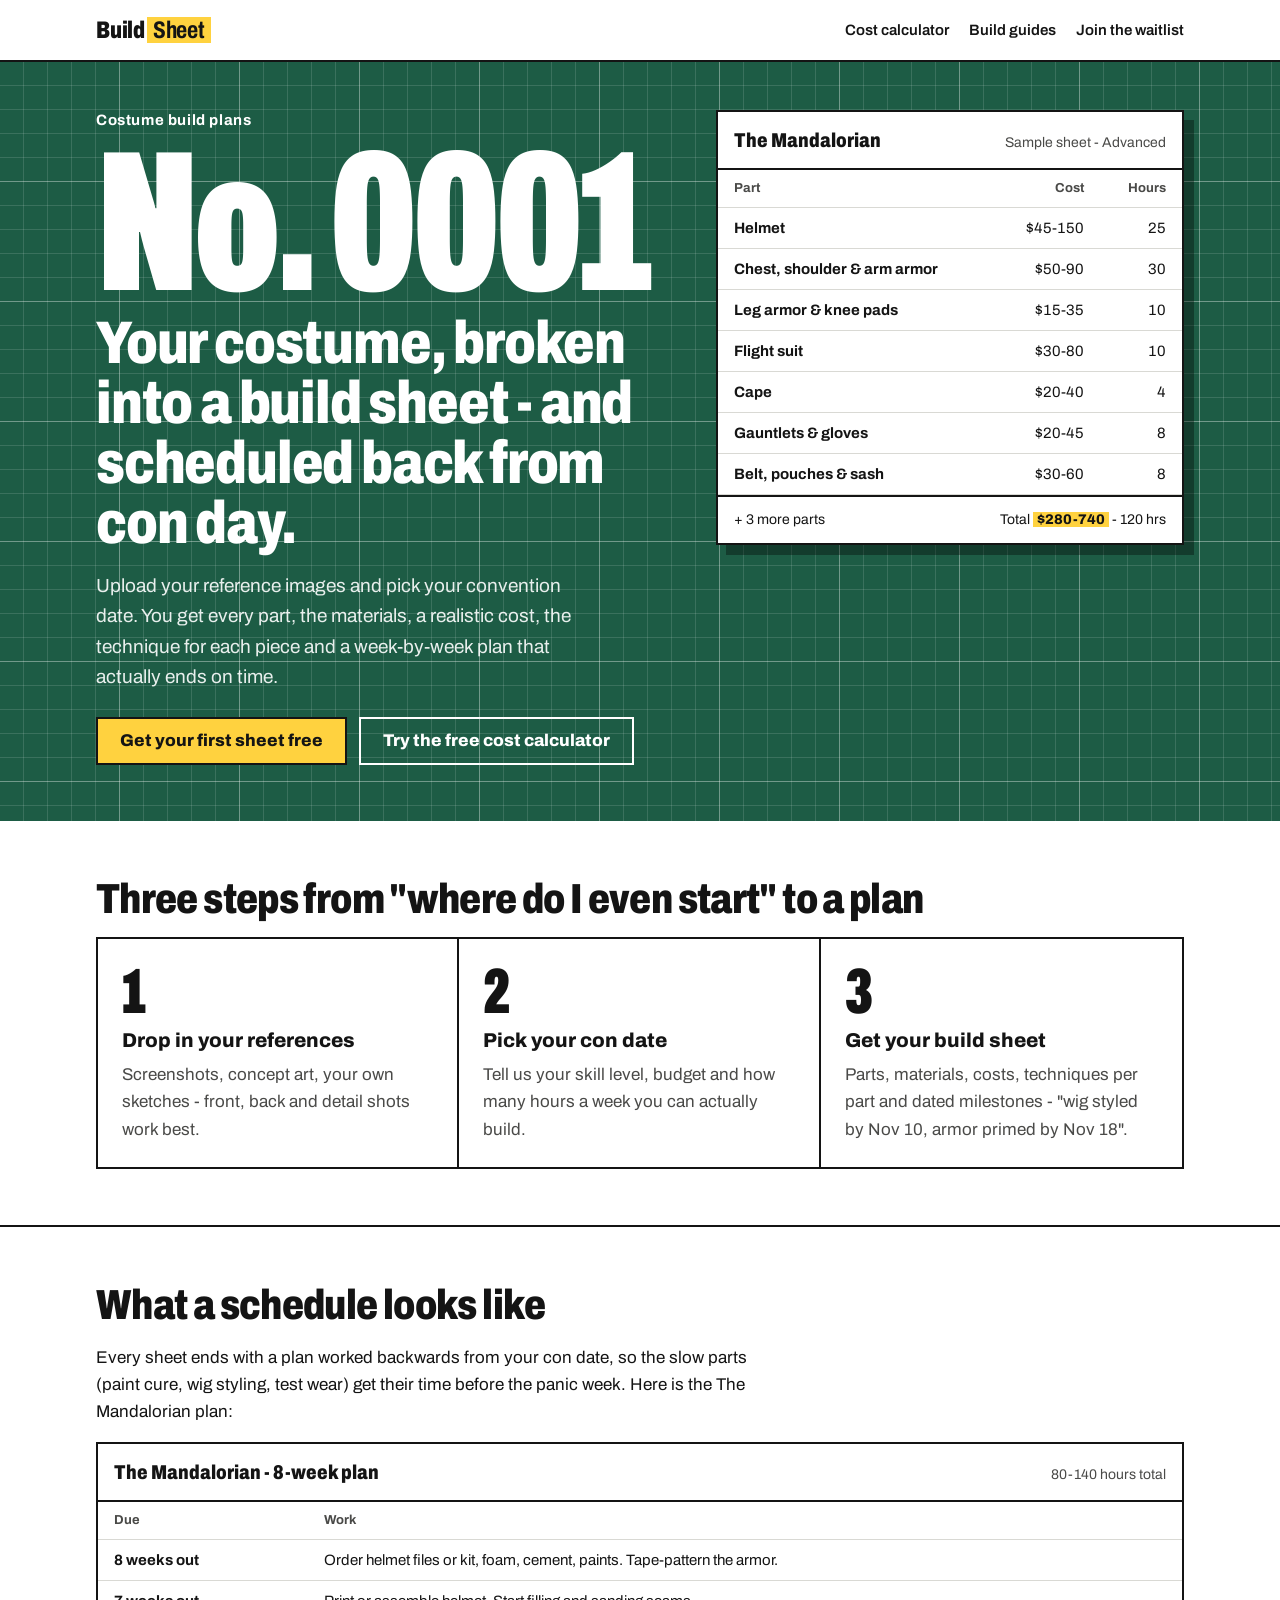
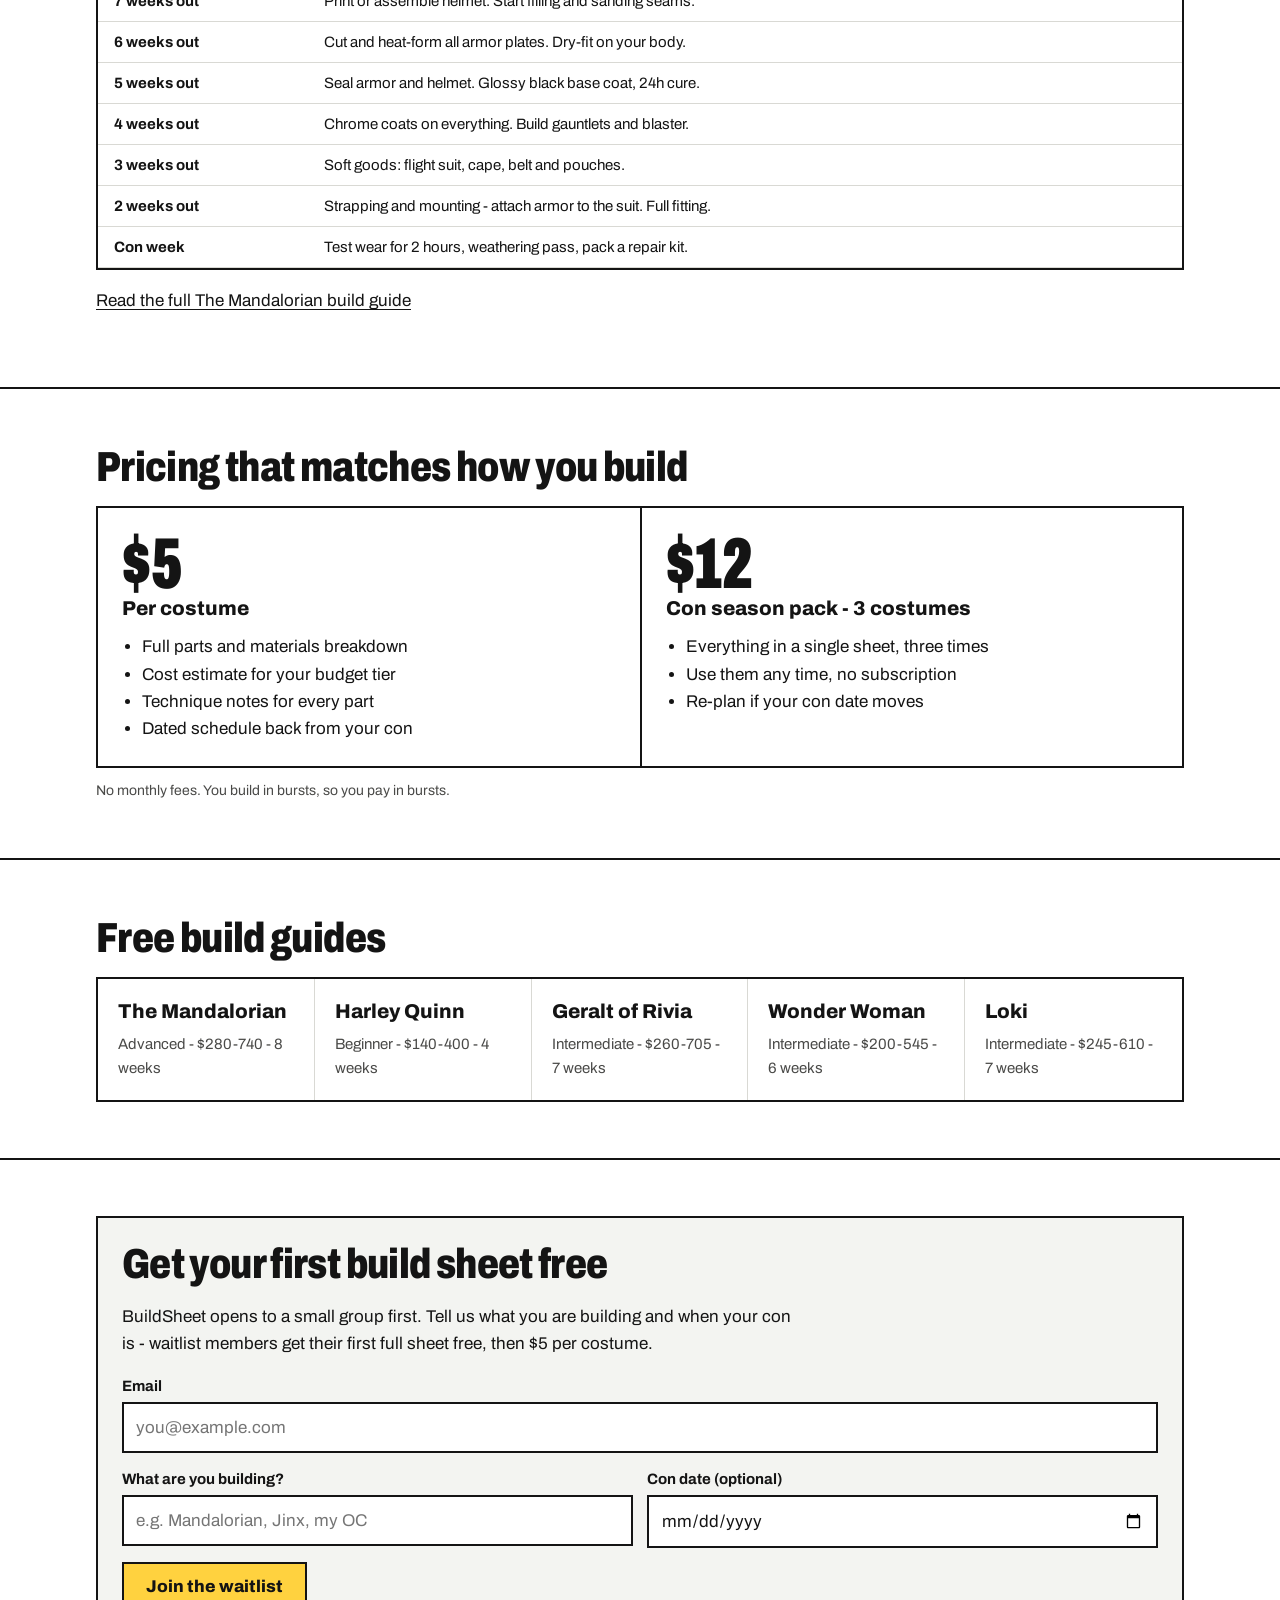
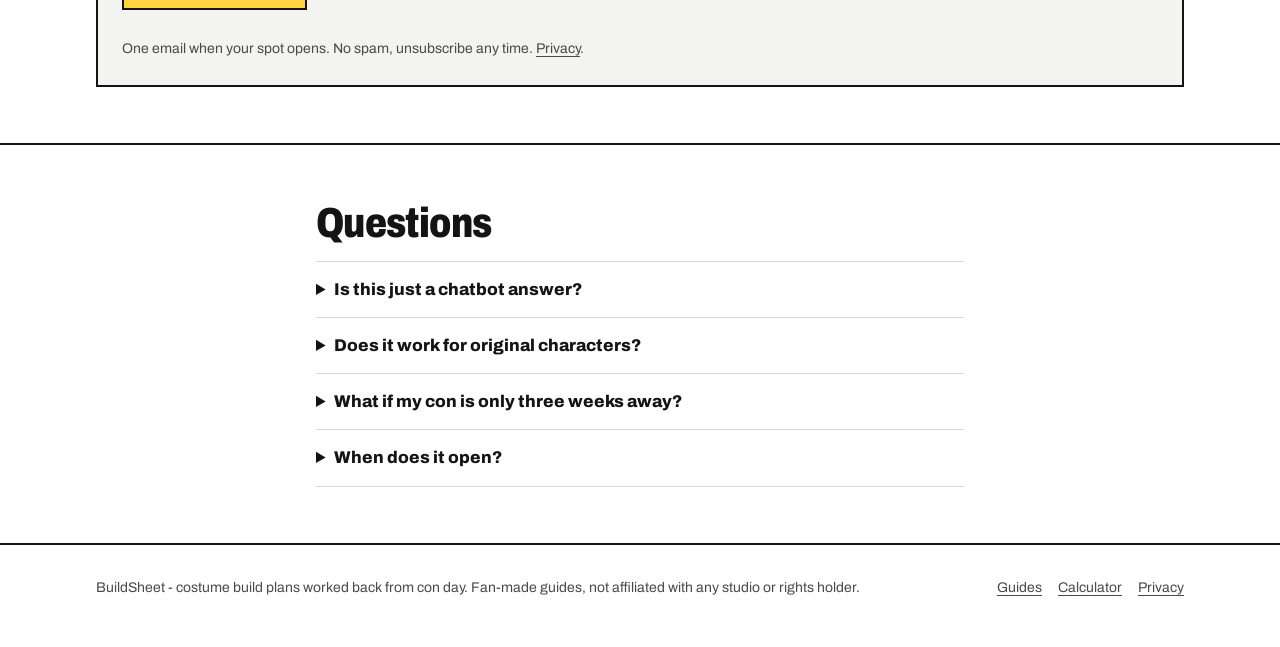
==== index.html @ d6837fee "Deploy 2026-10-28T13:00Z for https://mobizombi.github.io/buildsheet/" ====
<!doctype html>
<html lang="en">
<head>
<meta charset="utf-8">
<meta name="viewport" content="width=device-width, initial-scale=1">
<title>BuildSheet - Your Costume, Broken Down and Scheduled Back From Con Day</title>
<meta name="description" content="Upload your references, pick your con date. BuildSheet breaks your cosplay into parts, materials and costs, and gives you a week-by-week schedule worked back from con day.">
<meta name="robots" content="noindex">
<link rel="canonical" href="https://mobizombi.github.io/buildsheet/">
<meta property="og:title" content="BuildSheet - Your Costume, Broken Down and Scheduled Back From Con Day">
<meta property="og:description" content="Upload your references, pick your con date. BuildSheet breaks your cosplay into parts, materials and costs, and gives you a week-by-week schedule worked back from con day.">
<meta property="og:type" content="website">
<meta name="theme-color" content="#1d5c45">
<link rel="icon" href="./favicon.svg" type="image/svg+xml">
<link rel="preconnect" href="https://fonts.googleapis.com">
<link rel="preconnect" href="https://fonts.gstatic.com" crossorigin>
<link href="https://fonts.googleapis.com/css2?family=Archivo:wdth,wght@62..125,400..900&display=swap" rel="stylesheet">
<link rel="stylesheet" href="./css/style.css?v=mvs4gmet">
<script type="application/ld+json">{"@context":"https://schema.org","@type":"WebSite","name":"BuildSheet","url":"https://mobizombi.github.io/buildsheet/"}</script>
</head>
<body>
<header class="top"><div class="wrap">
<a class="brand" href="./">Build<b>Sheet</b></a>
<nav class="nav" aria-label="Main">
<a href="./cost-calculator/">Cost calculator</a>
<a href="./guides/">Build guides</a>
<a href="./#join">Join the waitlist</a>
</nav>
</div></header>
<main>
<div class="mat envelope"><div class="wrap envelope-grid">
<div>
<p class="pattern-no"><small>Costume build plans</small>No.&nbsp;0001</p>
<h1>Your costume, broken into a build sheet - and scheduled back from con day.</h1>
<p class="lede">Upload your reference images and pick your convention date. You get every part, the materials, a realistic cost, the technique for each piece and a week-by-week plan that actually ends on time.</p>
<div class="btns"><a class="btn" href="#join">Get your first sheet free</a><a class="btn ghost" href="cost-calculator/">Try the free cost calculator</a></div>
</div>
<div class="sheet" aria-label="Sample build sheet">
<div class="sheet-head"><strong>The Mandalorian</strong><span>Sample sheet - Advanced</span></div>
<div class="table-scroll"><table>
<thead><tr><th scope="col">Part</th><th scope="col" class="num">Cost</th><th scope="col" class="num">Hours</th></tr></thead>
<tbody><tr><td><strong>Helmet</strong></td><td class="num">$45-150</td><td class="num">25</td></tr><tr><td><strong>Chest, shoulder &amp; arm armor</strong></td><td class="num">$50-90</td><td class="num">30</td></tr><tr><td><strong>Leg armor &amp; knee pads</strong></td><td class="num">$15-35</td><td class="num">10</td></tr><tr><td><strong>Flight suit</strong></td><td class="num">$30-80</td><td class="num">10</td></tr><tr><td><strong>Cape</strong></td><td class="num">$20-40</td><td class="num">4</td></tr><tr><td><strong>Gauntlets &amp; gloves</strong></td><td class="num">$20-45</td><td class="num">8</td></tr><tr><td><strong>Belt, pouches &amp; sash</strong></td><td class="num">$30-60</td><td class="num">8</td></tr></tbody>

</table></div>
<div class="sheet-foot"><span>+ 3 more parts</span><span>Total <span class="hl">$280-740</span> - 120 hrs</span></div>
</div>
</div></div>

<section><div class="wrap">
<h2>Three steps from "where do I even start" to a plan</h2>
<div class="steps">
<div class="step"><span class="n">1</span><h3>Drop in your references</h3><p>Screenshots, concept art, your own sketches - front, back and detail shots work best.</p></div>
<div class="step"><span class="n">2</span><h3>Pick your con date</h3><p>Tell us your skill level, budget and how many hours a week you can actually build.</p></div>
<div class="step"><span class="n">3</span><h3>Get your build sheet</h3><p>Parts, materials, costs, techniques per part and dated milestones - "wig styled by Nov 10, armor primed by Nov 18".</p></div>
</div>
</div></section>

<section><div class="wrap">
<h2>What a schedule looks like</h2>
<p class="measure">Every sheet ends with a plan worked backwards from your con date, so the slow parts (paint cure, wig styling, test wear) get their time before the panic week. Here is the The Mandalorian plan:</p>
<div class="sheet"><div class="sheet-head"><strong>The Mandalorian - 8-week plan</strong><span>80-140 hours total</span></div><div class="table-scroll"><table>
<thead><tr><th scope="col">Due</th><th scope="col">Work</th></tr></thead>
<tbody><tr><td class="due">8 weeks out</td><td>Order helmet files or kit, foam, cement, paints. Tape-pattern the armor.</td></tr><tr><td class="due">7 weeks out</td><td>Print or assemble helmet. Start filling and sanding seams.</td></tr><tr><td class="due">6 weeks out</td><td>Cut and heat-form all armor plates. Dry-fit on your body.</td></tr><tr><td class="due">5 weeks out</td><td>Seal armor and helmet. Glossy black base coat, 24h cure.</td></tr><tr><td class="due">4 weeks out</td><td>Chrome coats on everything. Build gauntlets and blaster.</td></tr><tr><td class="due">3 weeks out</td><td>Soft goods: flight suit, cape, belt and pouches.</td></tr><tr><td class="due">2 weeks out</td><td>Strapping and mounting - attach armor to the suit. Full fitting.</td></tr><tr><td class="due">Con week</td><td>Test wear for 2 hours, weathering pass, pack a repair kit.</td></tr></tbody>
</table></div></div>
<p><a href="guides/mandalorian-cosplay-guide/">Read the full The Mandalorian build guide</a></p>
</div></section>

<section><div class="wrap">
<h2>Pricing that matches how you build</h2>
<div class="price-row">
<div class="price"><div class="amt">$5</div><h3>Per costume</h3><ul><li>Full parts and materials breakdown</li><li>Cost estimate for your budget tier</li><li>Technique notes for every part</li><li>Dated schedule back from your con</li></ul></div>
<div class="price"><div class="amt">$12</div><h3>Con season pack - 3 costumes</h3><ul><li>Everything in a single sheet, three times</li><li>Use them any time, no subscription</li><li>Re-plan if your con date moves</li></ul></div>
</div>
<p class="form-note" style="margin-top:12px">No monthly fees. You build in bursts, so you pay in bursts.</p>
</div></section>

<section><div class="wrap">
<h2>Free build guides</h2>
<div class="cards"><a class="card" href="guides/mandalorian-cosplay-guide/"><h3>The Mandalorian</h3><p>Advanced - $280-740 - 8 weeks</p></a><a class="card" href="guides/harley-quinn-cosplay-guide/"><h3>Harley Quinn</h3><p>Beginner - $140-400 - 4 weeks</p></a><a class="card" href="guides/geralt-of-rivia-cosplay-guide/"><h3>Geralt of Rivia</h3><p>Intermediate - $260-705 - 7 weeks</p></a><a class="card" href="guides/wonder-woman-cosplay-guide/"><h3>Wonder Woman</h3><p>Intermediate - $200-545 - 6 weeks</p></a><a class="card" href="guides/loki-cosplay-guide/"><h3>Loki</h3><p>Intermediate - $245-610 - 7 weeks</p></a></div>
</div></section>

<section><div class="wrap">
<div class="join" id="join">
<h2>Get your first build sheet free</h2>
<p class="measure">BuildSheet opens to a small group first. Tell us what you are building and when your con is - waitlist members get their first full sheet free, then $5 per costume.</p>
<form class="form" action="https://formsubmit.co/trafficgoathq@gmail.com" method="POST" data-ajax="https://formsubmit.co/ajax/trafficgoathq@gmail.com">
<input type="hidden" name="_subject" value="BuildSheet waitlist">
<input type="hidden" name="_template" value="table">
<input type="hidden" name="_captcha" value="false">
<input type="hidden" name="source" value="home">
<input type="text" name="_honey" class="hp" tabindex="-1" autocomplete="off" aria-hidden="true">
<div class="field"><label for="em-home">Email</label><input id="em-home" type="email" name="email" required autocomplete="email" placeholder="you@example.com"></div>
<div class="form-row">
<div class="field"><label for="co-home">What are you building?</label><input id="co-home" type="text" name="costume" placeholder="e.g. Mandalorian, Jinx, my OC" maxlength="120"></div>
<div class="field"><label for="dt-home">Con date (optional)</label><input id="dt-home" type="date" name="con_date"></div>
</div>
<div class="btns"><button class="btn" type="submit">Join the waitlist</button></div>
<p class="form-msg" role="status" aria-live="polite"></p>
<p class="form-note">One email when your spot opens. No spam, unsubscribe any time. <a href="privacy/">Privacy</a>.</p>
</form>
</div>
</div></section>

<section><div class="wrap faq measure">
<h2>Questions</h2>
<details><summary>Is this just a chatbot answer?</summary><p>No. A sheet is structured: every part has materials, a cost range and hours, and the schedule is built from your real date and weekly hours. It is a plan you can print and tick off.</p></details>
<details><summary>Does it work for original characters?</summary><p>Yes - references are all it needs. OCs and mash-ups work the same as any other costume.</p></details>
<details><summary>What if my con is only three weeks away?</summary><p>The sheet will tell you honestly what fits in three weeks and what to buy instead of build.</p></details>
<details><summary>When does it open?</summary><p>We are opening to the waitlist in small groups first. Join and you will get one email when your spot is ready.</p></details>
</div></section>
</main>
<footer><div class="wrap">
<span>BuildSheet - costume build plans worked back from con day. Fan-made guides, not affiliated with any studio or rights holder.</span>
<nav aria-label="Footer"><a href="./guides/">Guides</a><a href="./cost-calculator/">Calculator</a><a href="./privacy/">Privacy</a></nav>
</div></footer>
<script src="./js/form.js?v=mvs4gmet" defer></script>
</body>
</html>
---- css/style.css ----
/* BuildSheet - concept: every costume is a sewing-pattern envelope.
   One family (Archivo, width axis), ink + cutting-mat green, tape-measure yellow as the rare accent.
   Constraint: no rounded corners anywhere. */
:root {
  --ink: #141414;
  --ink-2: #4a4a48;
  --field: #ffffff;
  --rule: #141414;
  --rule-soft: #d9d9d4;
  --mat: #1d5c45;
  --mat-line: rgba(255, 255, 255, 0.13);
  --mat-line-strong: rgba(255, 255, 255, 0.28);
  --on-mat: #ffffff;
  --tape: #ffd23f;
  --on-tape: #141414;
  --panel: #f3f4f1;
  --ok: #1d5c45;
  --warn: #9a5b00;
  --bad: #b3261e;
  --font: "Archivo", system-ui, -apple-system, "Segoe UI", sans-serif;
}
@media (prefers-color-scheme: dark) {
  :root {
    --ink: #f2f2ee;
    --ink-2: #b9bab4;
    --field: #111312;
    --rule: #f2f2ee;
    --rule-soft: #34383a;
    --mat: #163f31;
    --panel: #1b1e1d;
    --ok: #6fd3a8;
    --warn: #f0b451;
    --bad: #ff8a80;
  }
}
* { box-sizing: border-box; border-radius: 0 !important; }
html { -webkit-text-size-adjust: 100%; }
body {
  margin: 0;
  background: var(--field);
  color: var(--ink);
  font-family: var(--font);
  font-size: 17px;
  line-height: 1.6;
}
a { color: inherit; text-underline-offset: 3px; }
a:focus-visible, button:focus-visible, input:focus-visible, select:focus-visible {
  outline: 3px solid var(--tape);
  outline-offset: 2px;
}
img { max-width: 100%; }
.wrap { max-width: 1120px; margin: 0 auto; padding: 0 16px; }
.measure { max-width: 68ch; }

/* header */
.top { border-bottom: 2px solid var(--rule); }
.top .wrap { display: flex; align-items: center; justify-content: space-between; gap: 16px; min-height: 60px; flex-wrap: wrap; }
.brand { font-weight: 850; font-stretch: 75%; font-size: 24px; letter-spacing: -0.01em; text-decoration: none; }
.brand b { background: var(--tape); color: var(--on-tape); padding: 0 6px; margin-left: 2px; }
.nav { display: flex; gap: 20px; font-size: 15px; font-weight: 600; flex-wrap: wrap; }
.nav a { text-decoration: none; }
.nav a:hover { text-decoration: underline; }

/* cutting mat - the signature surface */
.mat {
  background-color: var(--mat);
  color: var(--on-mat);
  background-image:
    linear-gradient(var(--mat-line-strong) 1px, transparent 1px),
    linear-gradient(90deg, var(--mat-line-strong) 1px, transparent 1px),
    linear-gradient(var(--mat-line) 1px, transparent 1px),
    linear-gradient(90deg, var(--mat-line) 1px, transparent 1px);
  background-size: 120px 120px, 120px 120px, 24px 24px, 24px 24px;
  background-position: -1px -1px;
}

/* envelope hero */
.envelope { padding: 48px 0 56px; }
.envelope-grid { display: grid; gap: 32px; }
@media (min-width: 900px) { .envelope-grid { grid-template-columns: 1.1fr 0.9fr; align-items: start; gap: 48px; } }
.pattern-no {
  font-weight: 900;
  font-stretch: 62%;
  font-size: clamp(96px, 22vw, 200px);
  line-height: 0.82;
  letter-spacing: -0.03em;
  margin: 0 0 8px;
}
.pattern-no small { display: block; font-size: 15px; font-stretch: 100%; font-weight: 700; letter-spacing: 0.04em; line-height: 1.4; margin-bottom: 10px; }
h1 { font-weight: 850; font-stretch: 80%; font-size: clamp(34px, 6.4vw, 60px); line-height: 1.0; letter-spacing: -0.02em; margin: 0 0 18px; }
.lede { font-size: 19px; max-width: 46ch; margin: 0 0 24px; }
.mat .lede { color: rgba(255, 255, 255, 0.9); }

h2 { font-weight: 850; font-stretch: 80%; font-size: clamp(28px, 4.4vw, 42px); line-height: 1.05; letter-spacing: -0.015em; margin: 0 0 16px; }
h3 { font-weight: 800; font-size: 20px; line-height: 1.25; margin: 0 0 8px; }
section { padding: 56px 0; }
section + section { border-top: 2px solid var(--rule); }

/* buttons */
.btn {
  display: inline-flex; align-items: center; justify-content: center;
  min-height: 48px; padding: 0 22px;
  font: inherit; font-weight: 800; font-size: 17px;
  background: var(--tape); color: var(--on-tape);
  border: 2px solid var(--on-tape);
  text-decoration: none; cursor: pointer;
}
.btn:hover { filter: brightness(0.95); }
.btn.ghost { background: transparent; color: inherit; border-color: currentColor; }
.btns { display: flex; gap: 12px; flex-wrap: wrap; }

/* the build sheet card - reads like the back of a pattern envelope */
.sheet { background: var(--field); color: var(--ink); border: 2px solid var(--rule); }
.mat .sheet { box-shadow: 10px 10px 0 rgba(0, 0, 0, 0.35); }
.sheet-head { display: flex; justify-content: space-between; align-items: baseline; gap: 12px; padding: 12px 16px; border-bottom: 2px solid var(--rule); }
.sheet-head strong { font-stretch: 80%; font-size: 20px; font-weight: 850; }
.sheet-head span { font-size: 14px; color: var(--ink-2); }
.sheet table { width: 100%; border-collapse: collapse; font-size: 15px; }
.sheet th, .sheet td { text-align: left; padding: 8px 16px; border-bottom: 1px solid var(--rule-soft); vertical-align: top; }
.sheet th { font-size: 13px; font-weight: 700; color: var(--ink-2); }
.sheet td.num, .sheet th.num { text-align: right; font-variant-numeric: tabular-nums; white-space: nowrap; }
.sheet tfoot td { font-weight: 850; border-top: 2px solid var(--rule); border-bottom: 0; }
.sheet .due { font-weight: 700; white-space: nowrap; }
.sheet-foot { padding: 12px 16px; border-top: 2px solid var(--rule); font-size: 14px; display: flex; justify-content: space-between; gap: 8px; flex-wrap: wrap; }
.hl { background: var(--tape); color: var(--on-tape); padding: 0 4px; font-weight: 800; }
.table-scroll { overflow-x: auto; }
.mat-inline { display: block; font-size: 14px; color: var(--ink-2); font-weight: 400; margin-top: 2px; }
.sheet .col-mat { display: none; }
@media (min-width: 720px) { .mat-inline { display: none; } .sheet .col-mat { display: table-cell; } }

/* steps - a real sequence, so numbers are earned */
.steps { display: grid; gap: 0; border: 2px solid var(--rule); }
@media (min-width: 800px) { .steps { grid-template-columns: repeat(3, 1fr); } }
.step { padding: 24px; border-bottom: 2px solid var(--rule); }
@media (min-width: 800px) { .step { border-bottom: 0; border-right: 2px solid var(--rule); } .step:last-child { border-right: 0; } }
.step:last-child { border-bottom: 0; }
.step .n { font-weight: 900; font-stretch: 62%; font-size: 64px; line-height: 0.9; display: block; margin-bottom: 8px; }
.step p { margin: 0; color: var(--ink-2); }

/* pricing */
.price-row { display: grid; gap: 0; border: 2px solid var(--rule); }
@media (min-width: 800px) { .price-row { grid-template-columns: 1fr 1fr; } }
.price { padding: 24px; }
.price + .price { border-top: 2px solid var(--rule); }
@media (min-width: 800px) { .price + .price { border-top: 0; border-left: 2px solid var(--rule); } }
.price .amt { font-weight: 900; font-stretch: 62%; font-size: 72px; line-height: 0.9; }
.price ul { padding-left: 20px; margin: 12px 0 0; }

/* forms */
.form { display: grid; gap: 14px; }
.field label { display: block; font-weight: 700; font-size: 15px; margin-bottom: 4px; }
.field input, .field select {
  width: 100%; min-height: 48px; padding: 10px 12px;
  font: inherit; color: var(--ink); background: var(--field);
  border: 2px solid var(--rule);
}
.form-row { display: grid; gap: 14px; }
@media (min-width: 640px) { .form-row { grid-template-columns: 1fr 1fr; } }
.form-note { font-size: 14px; color: var(--ink-2); margin: 0; }
.form-msg { font-weight: 700; margin: 0; }
.hp { position: absolute; left: -9999px; }
.join { border: 2px solid var(--rule); padding: 24px; background: var(--panel); }

/* calculator */
.calc-grid { display: grid; gap: 32px; }
@media (min-width: 960px) { .calc-grid { grid-template-columns: 1fr 420px; align-items: start; } .calc-out { position: sticky; top: 16px; } }
.parts { border: 2px solid var(--rule); }
.part { display: grid; grid-template-columns: 28px 1fr; gap: 4px 12px; padding: 14px 16px; border-bottom: 1px solid var(--rule-soft); }
.part:last-child { border-bottom: 0; }
.part input[type=checkbox] { width: 22px; height: 22px; margin: 3px 0 0; accent-color: var(--mat); }
.part label { font-weight: 700; }
.part .opts { grid-column: 2; display: flex; gap: 8px; flex-wrap: wrap; }
.part select { min-height: 40px; font: inherit; font-size: 15px; padding: 4px 8px; border: 2px solid var(--rule); background: var(--field); color: var(--ink); max-width: 100%; }
.part .hint { grid-column: 2; font-size: 14px; color: var(--ink-2); }
.big { font-weight: 900; font-stretch: 62%; font-size: 64px; line-height: 0.9; font-variant-numeric: tabular-nums; }
.verdict { font-weight: 800; }
.verdict.ok { color: var(--ok); } .verdict.warn { color: var(--warn); } .verdict.bad { color: var(--bad); }

/* guide pages */
.guide-meta { display: grid; grid-template-columns: repeat(2, 1fr); gap: 2px; background: var(--on-mat); border: 2px solid var(--on-mat); margin: 8px 0 0; max-width: 720px; }
@media (min-width: 700px) { .guide-meta { grid-template-columns: repeat(4, 1fr); } }
.guide-meta div { padding: 10px 16px; background: var(--mat); }
.guide-meta dt { font-size: 13px; opacity: 0.85; }
.guide-meta dd { margin: 0; font-weight: 850; font-stretch: 80%; font-size: 22px; }
.tech { display: grid; gap: 0; border: 2px solid var(--rule); }
@media (min-width: 800px) { .tech { grid-template-columns: 1fr 1fr; } }
.tech > div { padding: 20px; border-bottom: 1px solid var(--rule-soft); }
@media (min-width: 800px) { .tech > div:nth-child(odd) { border-right: 1px solid var(--rule-soft); } }
.tech p { margin: 0; color: var(--ink-2); }
.cards { display: grid; gap: 0; border: 2px solid var(--rule); }
@media (min-width: 700px) { .cards { grid-template-columns: repeat(auto-fit, minmax(200px, 1fr)); } }
.card { display: block; padding: 20px; text-decoration: none; border-bottom: 1px solid var(--rule-soft); }
@media (min-width: 700px) { .card { border-bottom: 0; border-right: 1px solid var(--rule-soft); } .card:last-child { border-right: 0; } }
.card:hover h3 { text-decoration: underline; }
.card p { margin: 0; font-size: 15px; color: var(--ink-2); }
.callout { border-left: 8px solid var(--tape); padding: 4px 0 4px 16px; margin: 24px 0; }

.faq details { border-top: 1px solid var(--rule-soft); padding: 14px 0; }
.faq details:last-child { border-bottom: 1px solid var(--rule-soft); }
.faq summary { font-weight: 800; cursor: pointer; }
.faq p { margin: 8px 0 0; color: var(--ink-2); }

footer { border-top: 2px solid var(--rule); padding: 32px 0 48px; font-size: 14px; color: var(--ink-2); }
footer .wrap { display: flex; justify-content: space-between; gap: 16px; flex-wrap: wrap; }
footer nav { display: flex; gap: 16px; flex-wrap: wrap; }

@media (prefers-reduced-motion: no-preference) {
  .btn { transition: filter 150ms ease-out; }
}
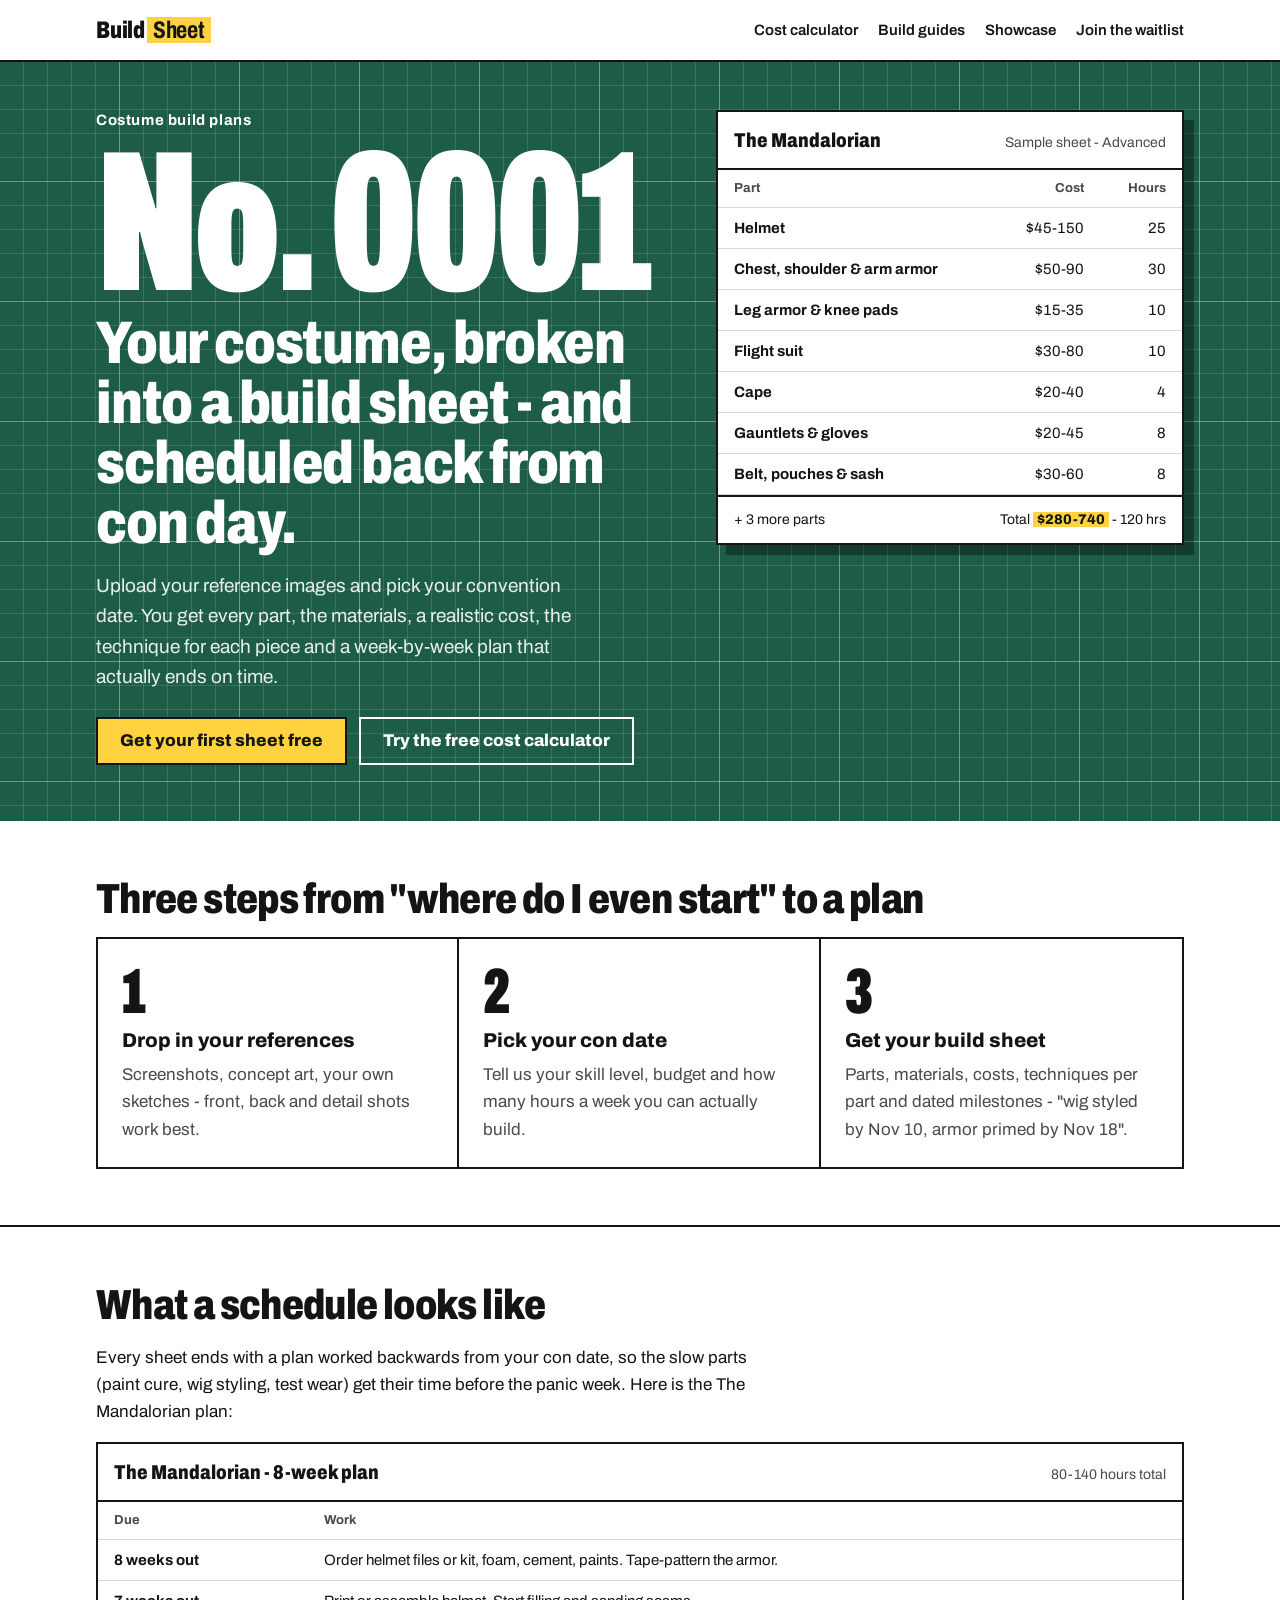
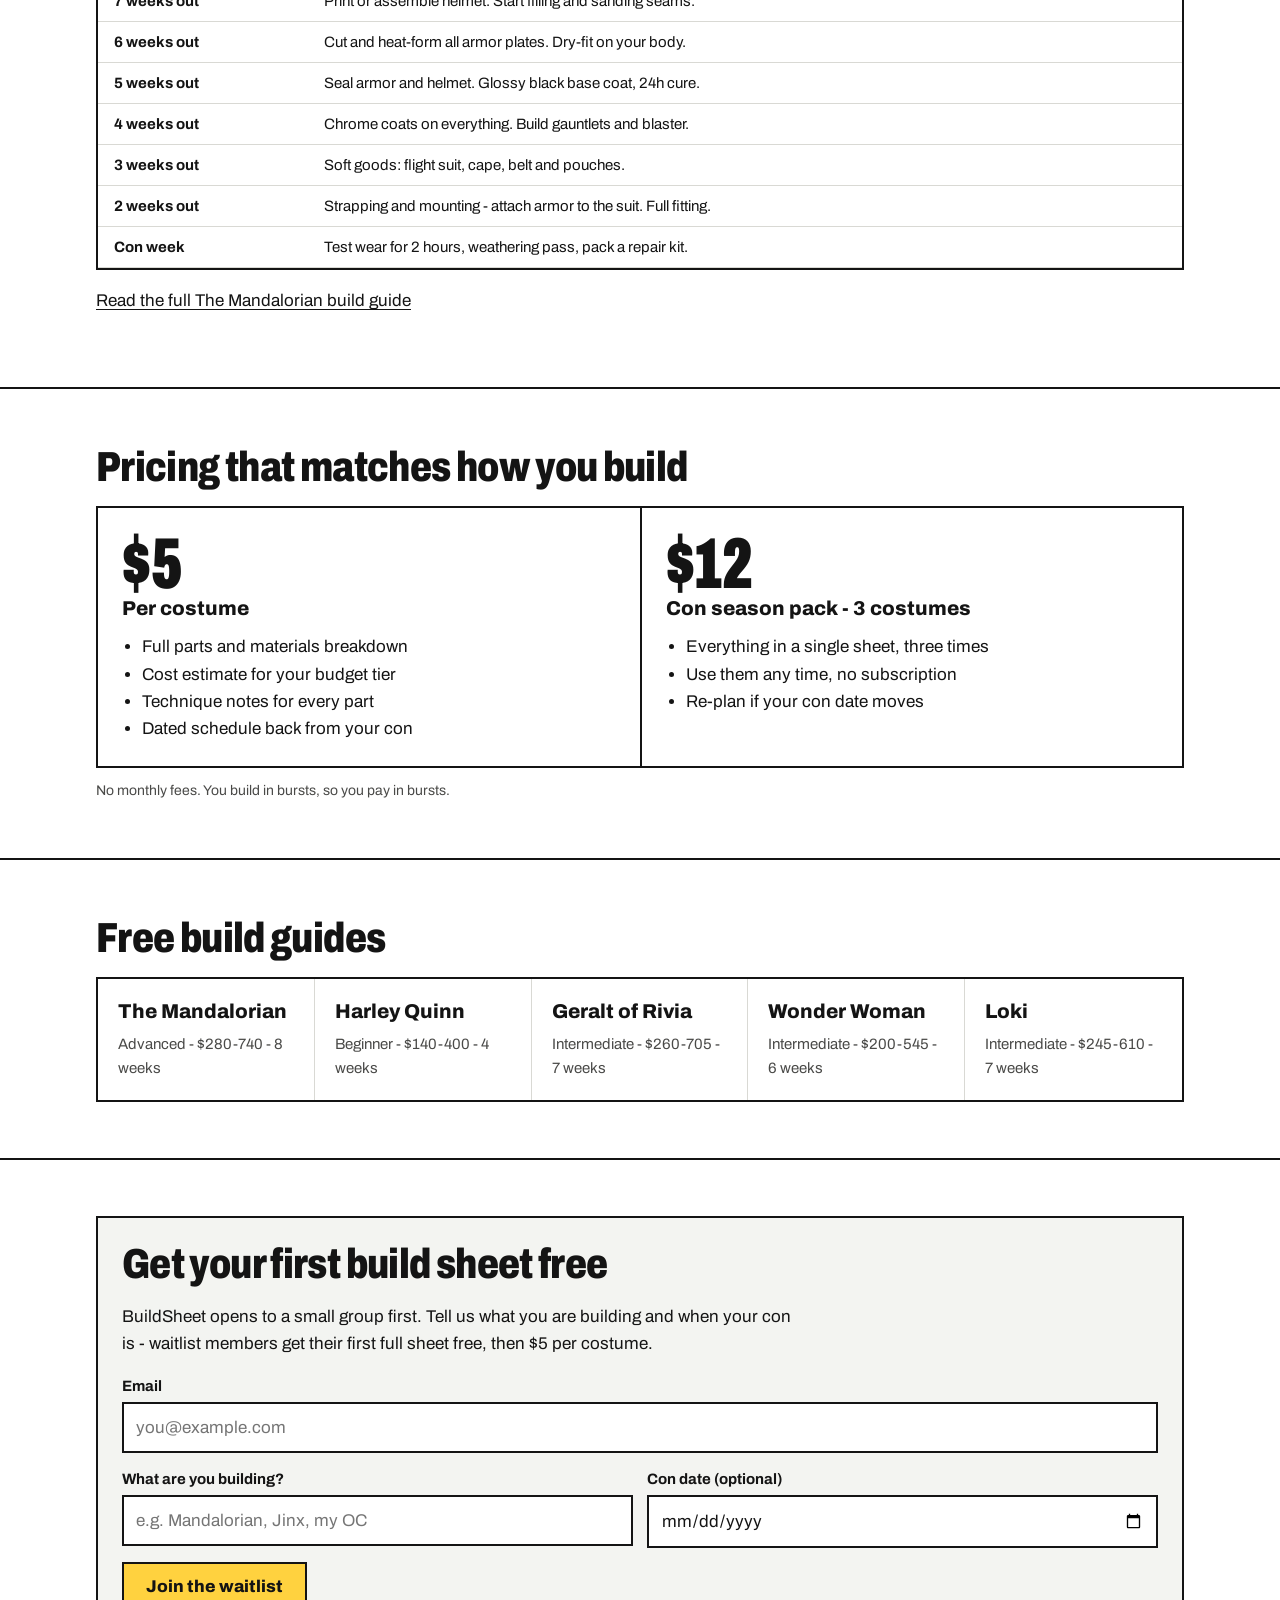
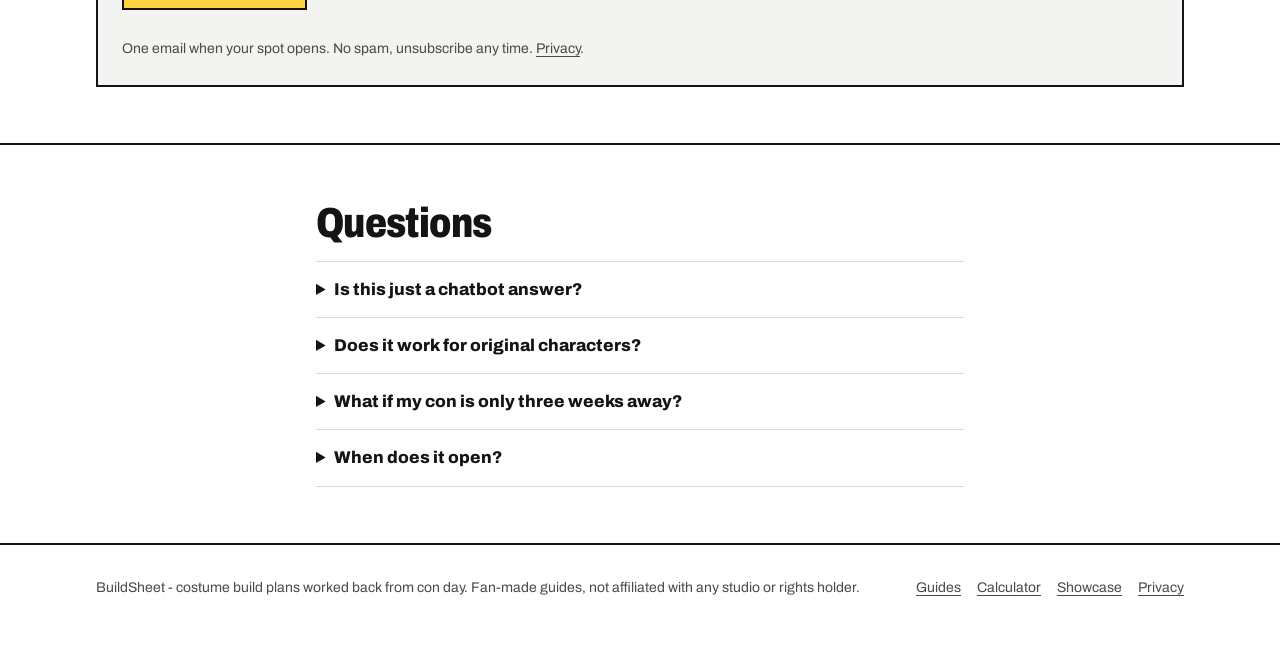
==== commit e61e3943: "Deploy 2026-11-21T20:18Z for https://mobizombi.github.io/buildsheet/" ====
--- a/index.html
+++ b/index.html
@@ -15,7 +15,7 @@
 <link rel="preconnect" href="https://fonts.googleapis.com">
 <link rel="preconnect" href="https://fonts.gstatic.com" crossorigin>
 <link href="https://fonts.googleapis.com/css2?family=Archivo:wdth,wght@62..125,400..900&display=swap" rel="stylesheet">
-<link rel="stylesheet" href="./css/style.css?v=mvs4gmet">
+<link rel="stylesheet" href="./css/style.css?v=mwquofsf">
 <script type="application/ld+json">{"@context":"https://schema.org","@type":"WebSite","name":"BuildSheet","url":"https://mobizombi.github.io/buildsheet/"}</script>
 </head>
 <body>
@@ -24,6 +24,7 @@
 <nav class="nav" aria-label="Main">
 <a href="./cost-calculator/">Cost calculator</a>
 <a href="./guides/">Build guides</a>
+<a href="./showcase/">Showcase</a>
 <a href="./#join">Join the waitlist</a>
 </nav>
 </div></header>
@@ -111,8 +112,8 @@
 </main>
 <footer><div class="wrap">
 <span>BuildSheet - costume build plans worked back from con day. Fan-made guides, not affiliated with any studio or rights holder.</span>
-<nav aria-label="Footer"><a href="./guides/">Guides</a><a href="./cost-calculator/">Calculator</a><a href="./privacy/">Privacy</a></nav>
+<nav aria-label="Footer"><a href="./guides/">Guides</a><a href="./cost-calculator/">Calculator</a><a href="./showcase/">Showcase</a><a href="./privacy/">Privacy</a></nav>
 </div></footer>
-<script src="./js/form.js?v=mvs4gmet" defer></script>
+<script src="./js/form.js?v=mwquofsf" defer></script>
 </body>
 </html>
--- a/css/style.css
+++ b/css/style.css
@@ -172,6 +172,19 @@
 .part .opts { grid-column: 2; display: flex; gap: 8px; flex-wrap: wrap; }
 .part select { min-height: 40px; font: inherit; font-size: 15px; padding: 4px 8px; border: 2px solid var(--rule); background: var(--field); color: var(--ink); max-width: 100%; }
 .part .hint { grid-column: 2; font-size: 14px; color: var(--ink-2); }
+.part-group { font-size: 15px; text-transform: uppercase; letter-spacing: .08em; margin: 24px 0 8px; }
+.part-group:first-of-type { margin-top: 8px; }
+.part .edit { grid-column: 2; display: none; gap: 8px; flex-wrap: wrap; align-items: end; margin-top: 6px; }
+.part.on .edit { display: flex; }
+.part .edit label { font-weight: 600; font-size: 13px; color: var(--ink-2); display: grid; gap: 2px; }
+.part .edit input { width: 92px; min-height: 40px; font: inherit; font-size: 15px; padding: 4px 8px; border: 2px solid var(--rule); background: var(--field); color: var(--ink); }
+.part .edit input[data-edited] { border-color: var(--mat); }
+.part .reset { min-height: 40px; font: inherit; font-size: 14px; padding: 4px 10px; border: 2px solid var(--rule); background: transparent; color: var(--ink); cursor: pointer; }
+.out-label { margin: 16px 0 4px; font-size: 14px; color: var(--ink-2); }
+.out-label:first-child { margin-top: 0; }
+.out-note { margin: 6px 0 0; font-size: 13px; color: var(--ink-2); }
+.mid { font-weight: 800; font-size: 22px; margin: 0; font-variant-numeric: tabular-nums; }
+.changelog { font-size: 15px; max-width: 720px; margin-top: 12px; opacity: .9; }
 .big { font-weight: 900; font-stretch: 62%; font-size: 64px; line-height: 0.9; font-variant-numeric: tabular-nums; }
 .verdict { font-weight: 800; }
 .verdict.ok { color: var(--ok); } .verdict.warn { color: var(--warn); } .verdict.bad { color: var(--bad); }
@@ -207,3 +220,19 @@
 @media (prefers-reduced-motion: no-preference) {
   .btn { transition: filter 150ms ease-out; }
 }
+
+/* shopping links (2026-11-20) */
+table.shop td { vertical-align: middle; }
+.shop-links { display: flex; gap: 6px; flex-wrap: wrap; }
+.shop-links a { display: inline-block; padding: 5px 8px; border: 2px solid var(--rule); font-weight: 700; font-size: 13px; text-decoration: none; color: var(--ink); white-space: nowrap; }
+.shop-links a:hover { background: var(--mat); border-color: var(--mat); color: #fff; }
+
+/* showcase */
+.field textarea { width: 100%; padding: 10px 12px; font: inherit; color: var(--ink); background: var(--field); border: 2px solid var(--rule); resize: vertical; }
+.field .form-note { display: block; margin-top: 4px; }
+.check { display: grid; grid-template-columns: 24px 1fr; gap: 10px; align-items: start; font-size: 15px; }
+.check input { width: 20px; height: 20px; margin: 2px 0 0; accent-color: var(--mat); }
+.card-img { display: block; width: 100%; aspect-ratio: 4 / 5; object-fit: cover; margin-bottom: 12px; }
+.gallery { display: grid; gap: 8px; grid-template-columns: repeat(auto-fill, minmax(240px, 1fr)); }
+.gallery img { width: 100%; height: auto; display: block; }
+@media (max-width: 480px) { table.shop th, table.shop td { padding-left: 10px; padding-right: 10px; } }
